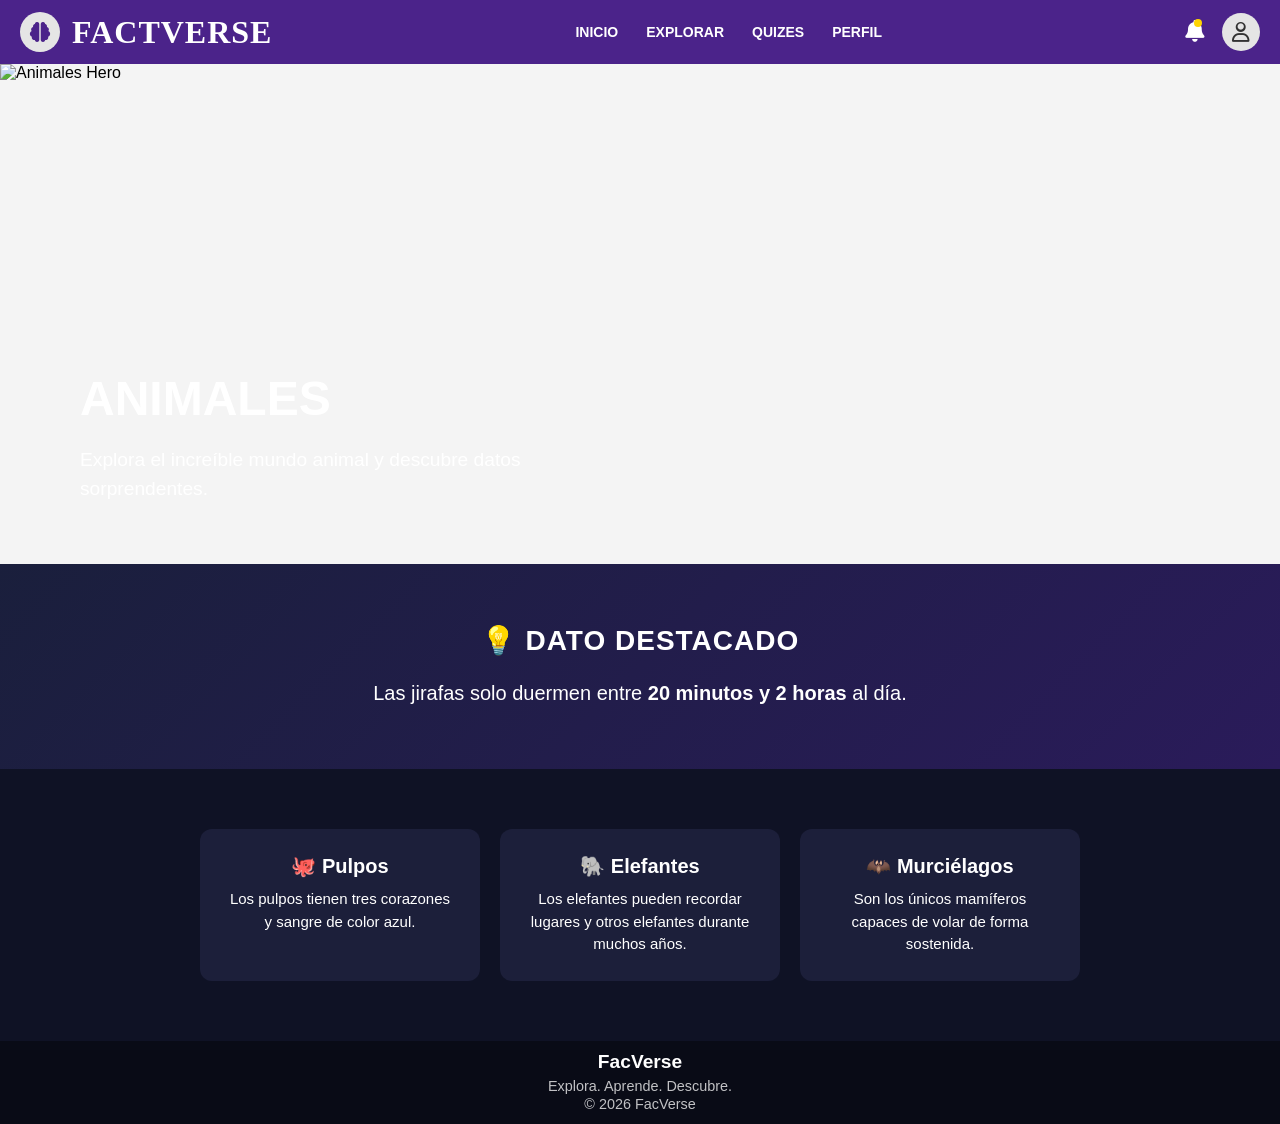
==== animales.html @ 25f45aa7 "Add files via upload" ====
<!DOCTYPE html>
<html lang="en">
<head>
    <meta charset="UTF-8">
    <meta name="viewport" content="width=device-width, initial-scale=1.0">
    <title>FactVerse</title>
    <link rel="stylesheet" href="https://cdnjs.cloudflare.com/ajax/libs/font-awesome/6.5.2/css/all.min.css">
    <link rel="stylesheet" href="style.css">
</head>
<body>
<nav class="navbar">
    <div class="logo">
        <div class="logo_icon">
            <i class="fa-solid fa-brain"></i>
        </div>
        <h1>FACTVERSE</h1>
    </div>
    <ul class="nav_links">
        <li><a href="index.html">INICIO</a></li>
        <li><a href="explorar.html">EXPLORAR</a></li>
        <li><a href="#">QUIZES</a></li>
        <li><a href="#">PERFIL</a></li>
    </ul>
    <div class="nav_icons">
        <div class="notificacion">
            <i class="fa-solid fa-bell"></i>
        </div>
        <div class="perfil">
            <i class="fa-regular fa-user"></i>
        </div>
    </div>
</nav>
<section class="hero">
    <img src="img/hero-animales.png" alt="Animales Hero">
     <div class="hero-texto">
        <h1>ANIMALES</h1>
        <p>
            Explora el increíble mundo animal y descubre datos sorprendentes.
        </p>
    </div>
</section>
<section class="dato-destacado">
  <h2>💡 DATO DESTACADO</h2>
  <p>
    Las jirafas solo duermen entre <strong>20 minutos y 2 horas</strong> al día.
  </p>
</section>
<section class="curiosidades">

  <div class="cards">
    <h3>🐙 Pulpos</h3>
    <p>Los pulpos tienen tres corazones y sangre de color azul.</p>
  </div>

  <div class="cards">
    <h3>🐘 Elefantes</h3>
    <p>Los elefantes pueden recordar lugares y otros elefantes durante muchos años.</p>
  </div>

  <div class="cards">
    <h3>🦇 Murciélagos</h3>
    <p>Son los únicos mamíferos capaces de volar de forma sostenida.</p>
  </div>
  
</section>
<footer class="footer">
  <h2>FacVerse</h2>
  <p>Explora. Aprende. Descubre.</p>
  <p>© 2026 FacVerse</p>
</footer>
---- style.css ----
*{
    margin:0;
    padding:0;
    box-sizing:border-box;
    font-family: Arial, sans-serif;
}
body{
    background:#f4f4f4;
}
.navbar{
    background:#4B238A;
    height:64px;
    display:flex;
    align-items:center;
    justify-content:space-between;
    padding:0 20px;
}
.logo{
    display:flex;
    align-items:center;
    gap:12px;
    color:white;
}
.logo_icon{
    width:40px;
    height:40px;
    background:#E5E5E5;
    border-radius:50%;
    display:flex;
    align-items:center;
    justify-content:center;
    color:#4B238A;
    font-size:20px;
}
.logo h1{
    font-size:32px;
    font-weight:900;
    letter-spacing:1px;
    font-family: Georgia, serif;
}
.nav_links{
    display:flex;
    list-style:none;
    gap:28px;
}
.nav_links a{
    color:white;
    text-decoration:none;
    font-size:14px;
    font-weight:bold;
    text-transform:uppercase;
    transition:.3s;
}
.nav_links a:hover{
    opacity:.8;
}
.nav_icons{
    display:flex;
    align-items:center;
    gap:18px;
    color:white;
}
.notificacion{
    position:relative;
    font-size:22px;
    cursor:pointer;
}
/* NOTIFICACIONES */
.notificacion::after{
    content:"";
    width:8px;
    height:8px;
    background:#FFD400;
    border-radius:50%;
    position:absolute;
    top:0;
    right:2px;
}
/* PERFIL */
.perfil{
    width:38px;
    height:38px;
    background:#E5E5E5;
    border-radius:50%;
    display:flex;
    align-items:center;
    justify-content:center;
    color:#333;
    font-size:20px;
    cursor:pointer;
}
/* HERO */
.hero{
    height:500px;
    overflow:hidden;
    width: 100%;
}
.hero img{
    width: 100%;
    height: 100%;
    object-fit: cover;
    object-position: center;
    display: block;
}
.hero-texto{
    position: absolute;
    top: 50%;
    left: 80px;
    transform: translateY(-50%);
    color: white;
    max-width: 500px;
}

.hero-texto h1{
    font-size: 3rem;
    margin-bottom: 20px;
}

.hero-texto p{
    font-size: 1.2rem;
    line-height: 1.5;
    margin-bottom: 25px;
}
/* CONTENEDOR GENERAL */
.categorias{
    width: 90%;
    margin: 20px auto;
    background-color: #d9d9d9;
    border-radius: 20px;
    padding: 25px 20px;
}
/* TÍTULO */
.categorias h1{
    text-align: center;
    font-size: 42px;
    font-weight: 700;
    color: #222;
    margin-bottom: 35px;
}

/* CONTENEDOR DE TARJETAS */
.contenedor-categorias{
    display: flex;
    justify-content: center;
    gap: 25px;
    flex-wrap: wrap;
}

/* TARJETAS */
.card{
    width: 110px;
    height: 125px;
    border-radius: 8px;
    display: flex;
    flex-direction: column;
    justify-content: center;
    align-items: center;
    transition: .3s;
    transition: transform 0.3s ease, box-shadow 0.3s ease;
}

.card:hover{
    transform: translateY(-5px);
    box-shadow: 0 5px 15px rgba(0,0,0,0.25);
}
/* ICONOS */
.card img{
    width: 55px;
    height: 55px;
    object-fit: contain;
    margin-bottom: 10px;
}

/* TEXTO */
.card h2{
    color: white;
    font-size: 18px;
    font-weight: bold;
    text-align: center;
    line-height: 1.1;
}

/* COLORES */
.ciencia{
    background-color: #31d158;
}

.videojuegos{
    background-color: #1f8fff;
}

.animales{
    background-color: #ff5252;
}

.historia{
    background-color: #ff9a29;
}

.geografia{
    background-color: #b58c6a;
}
.card-link{
    text-decoration: none;
    color: inherit;
}
.dato-destacado {
  background: linear-gradient(135deg, #1a1f3c, #2a1b5a);
  color: white;
  padding: 60px 20px;
  text-align: center;
}

.dato-destacado h2 {
  font-size: 28px;
  margin-bottom: 20px;
  letter-spacing: 1px;
}

.dato-destacado p {
  font-size: 20px;
  max-width: 700px;
  margin: auto;
  line-height: 1.6;
}
.curiosidades {
  display: flex;
  justify-content: center;
  gap: 20px;
  padding: 60px 20px;
  flex-wrap: wrap;
  background: #0f1225;
}

.cards {
  background: #1c1f3a;
  color: white;
  width: 280px;
  padding: 25px;
  border-radius: 12px;
  text-align: center;
  transition: transform 0.3s ease;
}

.cards:hover {
  transform: translateY(-10px);
}

.cards h3 {
  margin-bottom: 10px;
  font-size: 20px;
}

.cards p {
  font-size: 15px;
  line-height: 1.5;
}
/* FOOTER */
.footer {
  background: #090b16;
  color: rgba(255, 255, 255, 0.75);
  text-align: center;
  padding: 10px 10px;
  font-size: 0.9rem;
}

.footer h2 {
  font-size: 1.2rem;
  margin-bottom: 5px;
  color: white;
}

.footer p {
  margin: 2px 0;
}
/* EXPLORAR */
.explorar {
  padding: 60px 20px;
  background: #212444;
  color: white;
  text-align: center;
}

.grid-explorar {
  display: grid;
  grid-template-columns: repeat(5, 1fr);
  gap: 14px;
  margin-top: 30px;
}

.box {
  background: #111827;
  padding: 15px;
  border-radius: 10px;
  font-size: 0.9rem;
  transition: transform 0.2s ease;
  line-height: 1.4;
}

.box:hover {
  transform: scale(1.05);
  background: #1f2937;
  border-color: rgba(255,255,255,0.15);
}
.box:nth-child(3n) {
  background: linear-gradient(135deg, #1e1b4b, #111827);
}

.box:nth-child(5n) {
  background: linear-gradient(135deg, #0f172a, #1e293b);
}
.grid-explorar {
  gap: 14px;
}
.explorar-header{
    width: 100%;
    display: flex;
    justify-content: center;
    margin: 30px 0;
}

.explorar-banner{
    width: 90%;
    max-width: 1200px;
    height: auto;
    display: block;
    border-radius: 20px;
}
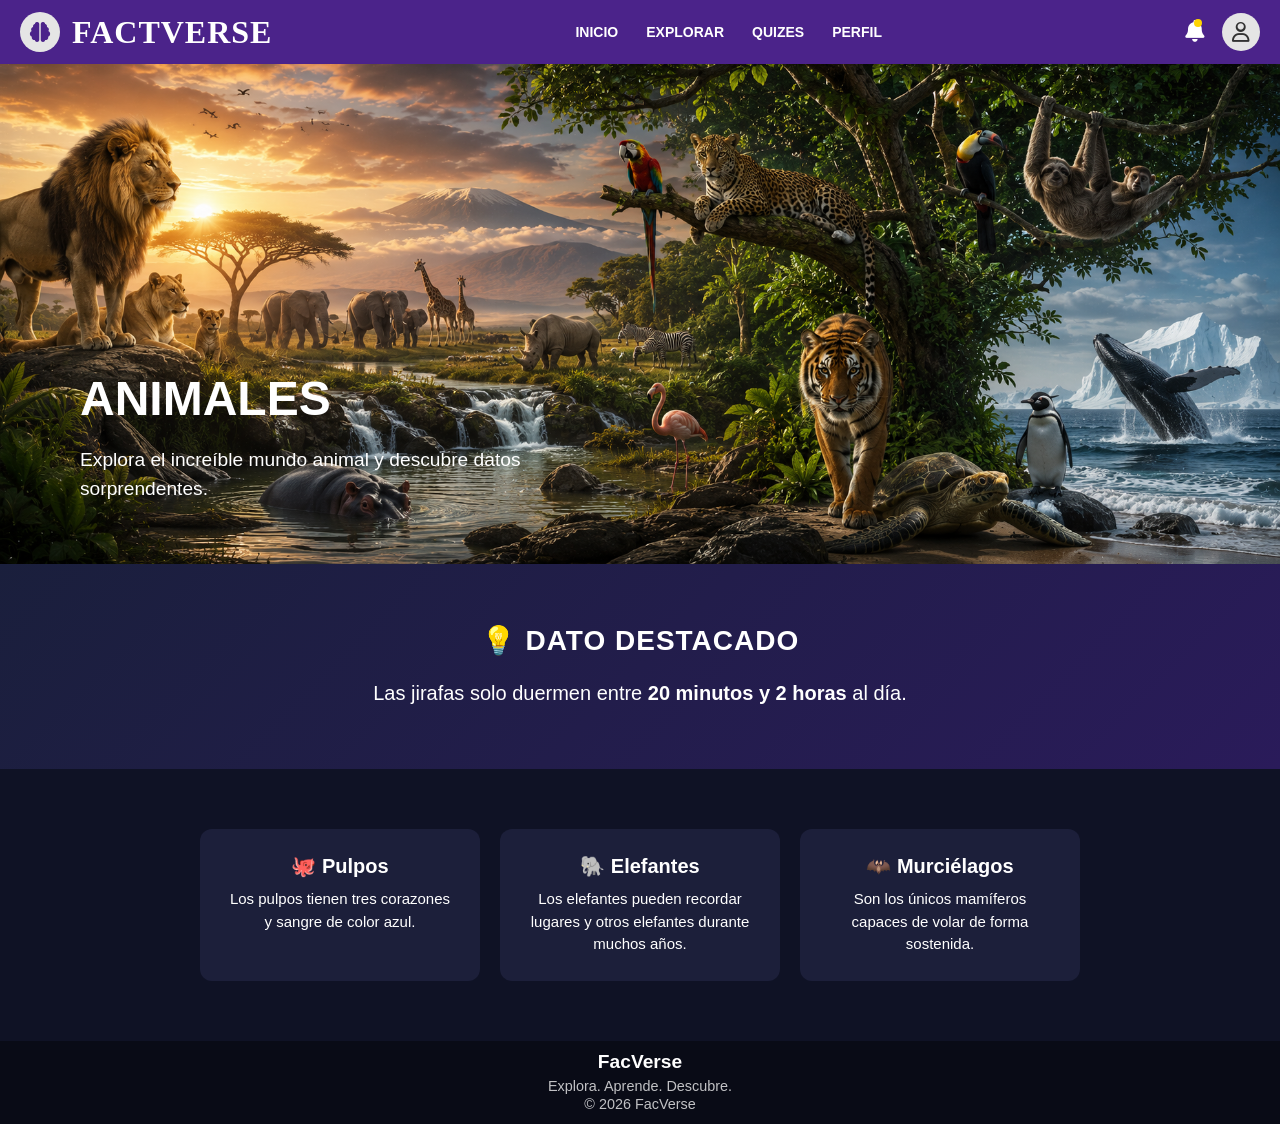
==== commit eb6d4801: "Fix HTML structure and update content" ====
--- a/animales.html
+++ b/animales.html
@@ -31,7 +31,7 @@
     </div>
 </nav>
 <section class="hero">
-    <img src="img/hero-animales.png" alt="Animales Hero">
+    <img src="hero-animales.png" alt="Animales Hero">
      <div class="hero-texto">
         <h1>ANIMALES</h1>
         <p>
@@ -67,4 +67,4 @@
   <h2>FacVerse</h2>
   <p>Explora. Aprende. Descubre.</p>
   <p>© 2026 FacVerse</p>
-</footer>+</footer>
